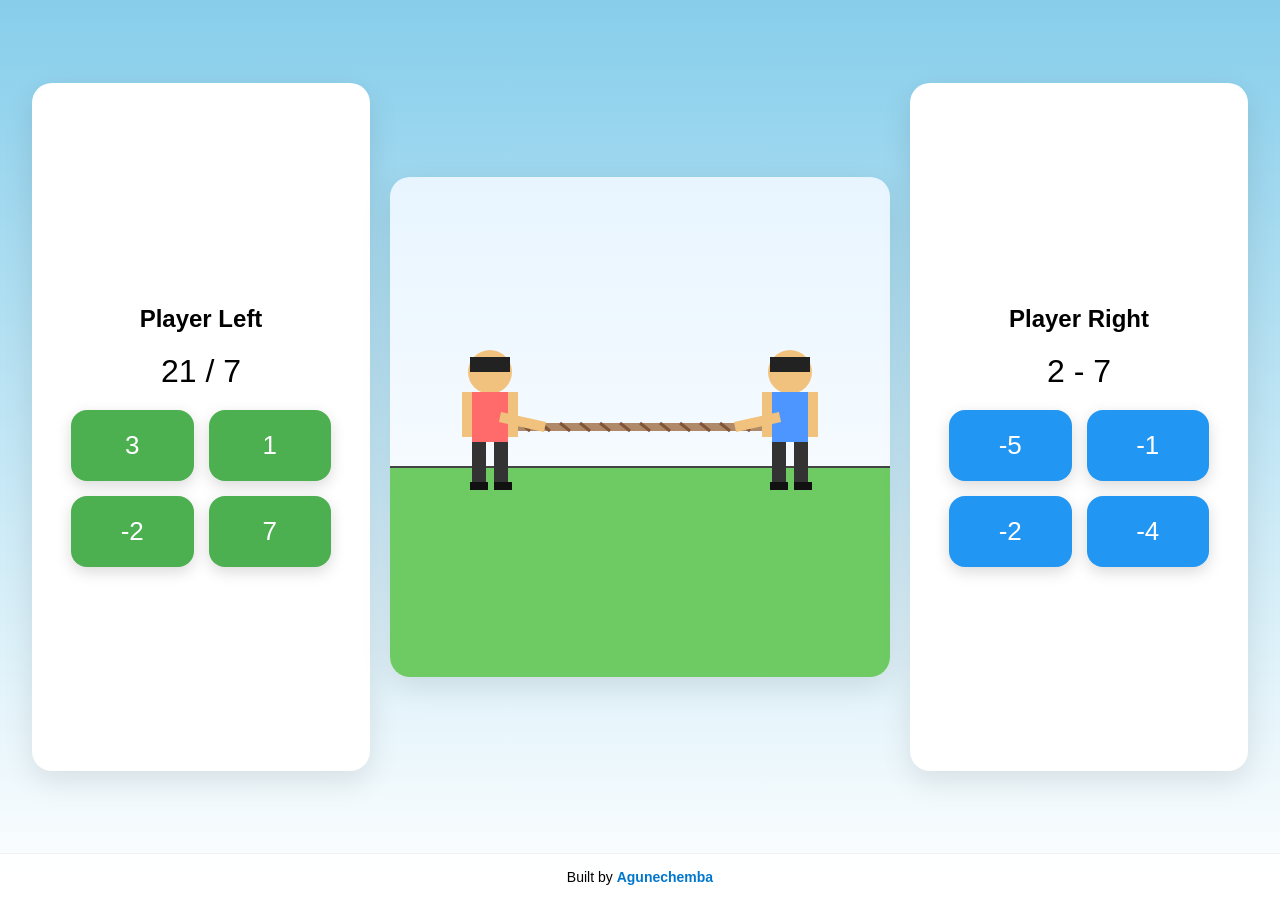
==== index.html @ aee0bc69 "Add files via upload" ====
<!DOCTYPE html>
<html lang="en">
<head>
  <meta charset="UTF-8" />
  <meta name="viewport" content="width=device-width, initial-scale=1.0" />
  <title>Tug of War Math Game</title>

  <style>
    body {
      margin: 0;
      font-family: Arial, sans-serif;
      background: linear-gradient(to bottom, #87ceeb, #ffffff);
      min-height: 100vh;
      display: flex;
      flex-direction: column;
      touch-action: manipulation;
    }

    main {
      flex: 1;
      display: flex;
      align-items: center;
      justify-content: center;
    }

    .game-container {
      width: 95vw;
      height: 90vh;
      display: grid;
      grid-template-columns: 1fr auto 1fr;
      gap: 20px;
      align-items: center;
    }

    .quiz-panel {
      background: white;
      border-radius: 20px;
      box-shadow: 0 10px 30px rgba(0,0,0,0.1);
      padding: 20px;
      display: flex;
      flex-direction: column;
      justify-content: center;
      align-items: center;
      height: 80%;
    }

    .quiz-panel h2 {
      margin-bottom: 20px;
    }

    .question {
      font-size: 32px;
      margin-bottom: 20px;
      text-align: center;
    }

    .options {
      display: grid;
      grid-template-columns: 1fr 1fr;
      gap: 15px;
      width: 100%;
      max-width: 260px;
    }

    .option-btn {
      font-size: 26px;
      padding: 20px 10px;
      border-radius: 16px;
      border: none;
      cursor: pointer;
      box-shadow: 0 5px 15px rgba(0,0,0,0.15);
      transition: transform 0.1s;
    }

    .option-btn:active {
      transform: scale(0.95);
    }

    .left-option {
      background: #4CAF50;
      color: white;
    }

    .right-option {
      background: #2196F3;
      color: white;
    }

    .stage-wrapper {
      display: flex;
      align-items: center;
      justify-content: center;
      height: 100%;
    }

    canvas {
      width: 500px;
      height: 500px;
      max-width: 45vw;
      max-height: 80vh;
      background: linear-gradient(#e8f5ff, #ffffff);
      border-radius: 20px;
      box-shadow: 0 10px 30px rgba(0,0,0,0.1);
    }

    footer {
      text-align: center;
      padding: 15px 10px;
      font-size: 14px;
      background: rgba(255,255,255,0.8);
      backdrop-filter: blur(6px);
      border-top: 1px solid rgba(0,0,0,0.05);
    }

    footer a {
      color: #0077cc;
      text-decoration: none;
      font-weight: bold;
    }

    footer a:hover {
      text-decoration: underline;
    }

  </style>
</head>

<body>

<main>

<div class="game-container">

  <div class="quiz-panel">
    <h2>Player Left</h2>
    <div class="question" id="leftQuestion"></div>
    <div class="options" id="leftOptions"></div>
  </div>

  <div class="stage-wrapper">
    <canvas id="gameCanvas"></canvas>
  </div>

  <div class="quiz-panel">
    <h2>Player Right</h2>
    <div class="question" id="rightQuestion"></div>
    <div class="options" id="rightOptions"></div>
  </div>

</div>

</main>

<footer>
  Built by <a href="https://Agunechemba.name.ng" target="_blank">Agunechemba</a>
</footer>

<script>

const canvas = document.getElementById("gameCanvas");
const ctx = canvas.getContext("2d");

function resizeCanvas() {
  canvas.width = canvas.clientWidth;
  canvas.height = canvas.clientHeight;
}

window.addEventListener("resize", resizeCanvas);
resizeCanvas();

let ropePosition = 0;

function generateQuestion() {
  const ops = ["+", "-", "*", "/"];
  const op = ops[Math.floor(Math.random() * ops.length)];

  let a = Math.floor(Math.random() * 10) + 1;
  let b = Math.floor(Math.random() * 10) + 1;

  if (op === "/") a = a * b;

  const correct = eval(`${a} ${op} ${b}`);

  const options = new Set();
  options.add(correct);

  while (options.size < 4) {
    const wrong = correct + Math.floor(Math.random() * 10 - 5);
    if (wrong !== correct) options.add(wrong);
  }

  return {
    q: `${a} ${op} ${b}`,
    correct,
    options: Array.from(options).sort(() => Math.random() - 0.5)
  };
}

let leftQ, rightQ;

function renderOptions(containerId, questionObj, side) {
  const container = document.getElementById(containerId);
  container.innerHTML = "";

  questionObj.options.forEach(opt => {
    const btn = document.createElement("button");
    btn.className = `option-btn ${side === 'left' ? 'left-option' : 'right-option'}`;
    btn.textContent = opt;
    btn.onclick = () => submitAnswer(side, opt);
    container.appendChild(btn);
  });
}

function newQuestions() {
  leftQ = generateQuestion();
  rightQ = generateQuestion();

  document.getElementById("leftQuestion").textContent = leftQ.q;
  document.getElementById("rightQuestion").textContent = rightQ.q;

  renderOptions("leftOptions", leftQ, "left");
  renderOptions("rightOptions", rightQ, "right");
}

function submitAnswer(side, value) {
  if (side === "left" && value === leftQ.correct) ropePosition -= 10;
  if (side === "right" && value === rightQ.correct) ropePosition += 10;

  checkWin();
  newQuestions();
}

function checkWin() {
  if (ropePosition <= -100) {
    alert("Left Player Wins!");
    ropePosition = 0;
  }

  if (ropePosition >= 100) {
    alert("Right Player Wins!");
    ropePosition = 0;
  }
}

function draw() {
  ctx.clearRect(0, 0, canvas.width, canvas.height);

  const centerX = canvas.width / 2;
  const centerY = canvas.height / 2;

  drawBackground(centerY);

  const ropeX = centerX + ropePosition * 2;

  drawRope(ropeX, centerY);

  drawRealisticChild(ropeX - 150, centerY, true);
  drawRealisticChild(ropeX + 150, centerY, false);

  requestAnimationFrame(draw);
}

function drawBackground(groundY) {
  ctx.fillStyle = "#6ecb63";
  ctx.fillRect(0, groundY + 40, canvas.width, canvas.height);

  ctx.strokeStyle = "#444";
  ctx.lineWidth = 2;
  ctx.beginPath();
  ctx.moveTo(0, groundY + 40);
  ctx.lineTo(canvas.width, groundY + 40);
  ctx.stroke();
}

function drawRope(x, y) {
  ctx.lineWidth = 8;
  ctx.strokeStyle = "#b08968";

  ctx.beginPath();
  ctx.moveTo(x - 140, y);
  ctx.lineTo(x + 140, y);
  ctx.stroke();

  ctx.lineWidth = 3;
  ctx.strokeStyle = "#7f5539";

  for (let i = -120; i <= 120; i += 20) {
    ctx.beginPath();
    ctx.moveTo(x + i, y - 4);
    ctx.lineTo(x + i + 10, y + 4);
    ctx.stroke();
  }
}

function drawRealisticChild(x, y, isLeft) {
  const skin = "#f1c27d";

  ctx.fillStyle = skin;
  ctx.beginPath();
  ctx.arc(x, y - 55, 22, 0, Math.PI * 2);
  ctx.fill();

  ctx.fillStyle = "#222";
  ctx.fillRect(x - 20, y - 70, 40, 15);

  ctx.fillStyle = isLeft ? "#ff6b6b" : "#4d96ff";
  ctx.fillRect(x - 18, y - 35, 36, 50);

  ctx.fillStyle = skin;
  ctx.fillRect(x - 28, y - 35, 10, 45);
  ctx.fillRect(x + 18, y - 35, 10, 45);

  ctx.strokeStyle = skin;
  ctx.lineWidth = 10;

  ctx.beginPath();
  if (isLeft) {
    ctx.moveTo(x + 10, y - 10);
    ctx.lineTo(x + 55, y);
  } else {
    ctx.moveTo(x - 10, y - 10);
    ctx.lineTo(x - 55, y);
  }
  ctx.stroke();

  ctx.fillStyle = "#333";
  ctx.fillRect(x - 18, y + 15, 14, 40);
  ctx.fillRect(x + 4, y + 15, 14, 40);

  ctx.fillStyle = "#111";
  ctx.fillRect(x - 20, y + 55, 18, 8);
  ctx.fillRect(x + 4, y + 55, 18, 8);
}

newQuestions();
draw();

</script>

</body>
</html>
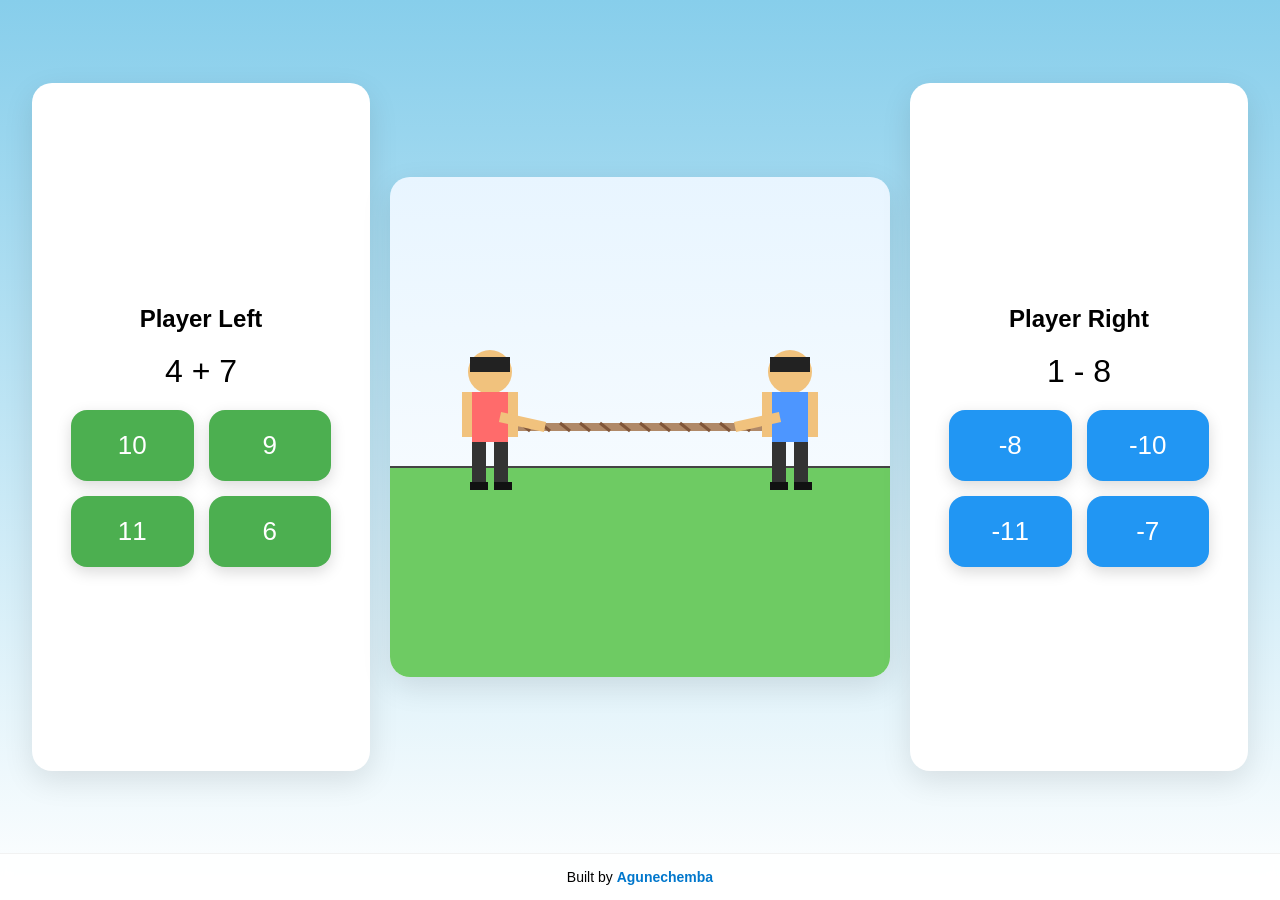
==== commit a9f8a607: "Fix footer link URL case sensitivity" ====
--- a/index.html
+++ b/index.html
@@ -152,7 +152,7 @@
 </main>
 
 <footer>
-  Built by <a href="https://Agunechemba.name.ng" target="_blank">Agunechemba</a>
+  Built by <a href="https://agunechemba.name.ng" target="_blank">Agunechemba</a>
 </footer>
 
 <script>
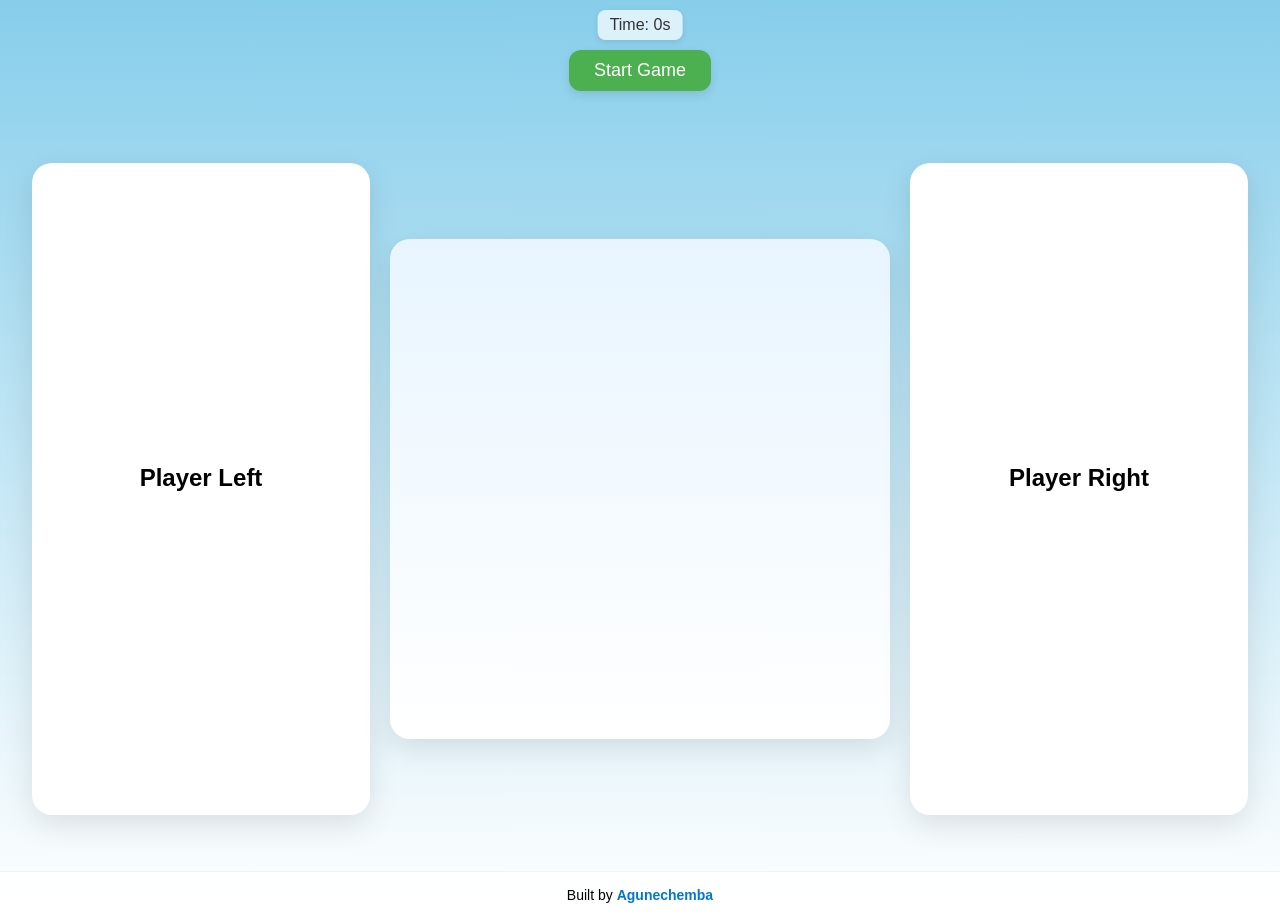
==== commit a26cb356: "Add files via upload" ====
--- a/index.html
+++ b/index.html
@@ -4,338 +4,56 @@
   <meta charset="UTF-8" />
   <meta name="viewport" content="width=device-width, initial-scale=1.0" />
   <title>Tug of War Math Game</title>
-
-  <style>
-    body {
-      margin: 0;
-      font-family: Arial, sans-serif;
-      background: linear-gradient(to bottom, #87ceeb, #ffffff);
-      min-height: 100vh;
-      display: flex;
-      flex-direction: column;
-      touch-action: manipulation;
-    }
-
-    main {
-      flex: 1;
-      display: flex;
-      align-items: center;
-      justify-content: center;
-    }
-
-    .game-container {
-      width: 95vw;
-      height: 90vh;
-      display: grid;
-      grid-template-columns: 1fr auto 1fr;
-      gap: 20px;
-      align-items: center;
-    }
-
-    .quiz-panel {
-      background: white;
-      border-radius: 20px;
-      box-shadow: 0 10px 30px rgba(0,0,0,0.1);
-      padding: 20px;
-      display: flex;
-      flex-direction: column;
-      justify-content: center;
-      align-items: center;
-      height: 80%;
-    }
-
-    .quiz-panel h2 {
-      margin-bottom: 20px;
-    }
-
-    .question {
-      font-size: 32px;
-      margin-bottom: 20px;
-      text-align: center;
-    }
-
-    .options {
-      display: grid;
-      grid-template-columns: 1fr 1fr;
-      gap: 15px;
-      width: 100%;
-      max-width: 260px;
-    }
-
-    .option-btn {
-      font-size: 26px;
-      padding: 20px 10px;
-      border-radius: 16px;
-      border: none;
-      cursor: pointer;
-      box-shadow: 0 5px 15px rgba(0,0,0,0.15);
-      transition: transform 0.1s;
-    }
-
-    .option-btn:active {
-      transform: scale(0.95);
-    }
-
-    .left-option {
-      background: #4CAF50;
-      color: white;
-    }
-
-    .right-option {
-      background: #2196F3;
-      color: white;
-    }
-
-    .stage-wrapper {
-      display: flex;
-      align-items: center;
-      justify-content: center;
-      height: 100%;
-    }
-
-    canvas {
-      width: 500px;
-      height: 500px;
-      max-width: 45vw;
-      max-height: 80vh;
-      background: linear-gradient(#e8f5ff, #ffffff);
-      border-radius: 20px;
-      box-shadow: 0 10px 30px rgba(0,0,0,0.1);
-    }
-
-    footer {
-      text-align: center;
-      padding: 15px 10px;
-      font-size: 14px;
-      background: rgba(255,255,255,0.8);
-      backdrop-filter: blur(6px);
-      border-top: 1px solid rgba(0,0,0,0.05);
-    }
-
-    footer a {
-      color: #0077cc;
-      text-decoration: none;
-      font-weight: bold;
-    }
-
-    footer a:hover {
-      text-decoration: underline;
-    }
-
-  </style>
+  <link rel="stylesheet" href="style.css">
 </head>
 
 <body>
-
 <main>
 
-<div class="game-container">
+  <!-- TIMER -->
+<div class="timer" id="timer">Time: 0s</div>
 
-  <div class="quiz-panel">
-    <h2>Player Left</h2>
-    <div class="question" id="leftQuestion"></div>
-    <div class="options" id="leftOptions"></div>
+<!-- START BUTTON -->
+<div id="startContainer" style="text-align:center; margin-top: 50px;">
+  <button id="startBtn">Start Game</button>
+</div>
+
+  <!-- GAME PANELS AND CANVAS -->
+  <div class="game-container">
+
+    <div class="quiz-panel">
+      <h2>Player Left</h2>
+      <div class="question" id="leftQuestion"></div>
+      <div class="options" id="leftOptions"></div>
+    </div>
+
+    <div class="stage-wrapper">
+      <canvas id="gameCanvas"></canvas>
+    </div>
+
+    <div class="quiz-panel">
+      <h2>Player Right</h2>
+      <div class="question" id="rightQuestion"></div>
+      <div class="options" id="rightOptions"></div>
+    </div>
+
   </div>
-
-  <div class="stage-wrapper">
-    <canvas id="gameCanvas"></canvas>
-  </div>
-
-  <div class="quiz-panel">
-    <h2>Player Right</h2>
-    <div class="question" id="rightQuestion"></div>
-    <div class="options" id="rightOptions"></div>
-  </div>
-
-</div>
 
 </main>
 
+<!-- WINNER POPUP MODAL -->
+<div class="modal" id="winModal">
+  <div class="modal-box">
+    <h2 id="winText">Winner</h2>
+    <button onclick="closeModal()">Play Again</button>
+  </div>
+</div>
+
+<!-- FOOTER -->
 <footer>
   Built by <a href="https://agunechemba.name.ng" target="_blank">Agunechemba</a>
 </footer>
 
-<script>
-
-const canvas = document.getElementById("gameCanvas");
-const ctx = canvas.getContext("2d");
-
-function resizeCanvas() {
-  canvas.width = canvas.clientWidth;
-  canvas.height = canvas.clientHeight;
-}
-
-window.addEventListener("resize", resizeCanvas);
-resizeCanvas();
-
-let ropePosition = 0;
-
-function generateQuestion() {
-  const ops = ["+", "-", "*", "/"];
-  const op = ops[Math.floor(Math.random() * ops.length)];
-
-  let a = Math.floor(Math.random() * 10) + 1;
-  let b = Math.floor(Math.random() * 10) + 1;
-
-  if (op === "/") a = a * b;
-
-  const correct = eval(`${a} ${op} ${b}`);
-
-  const options = new Set();
-  options.add(correct);
-
-  while (options.size < 4) {
-    const wrong = correct + Math.floor(Math.random() * 10 - 5);
-    if (wrong !== correct) options.add(wrong);
-  }
-
-  return {
-    q: `${a} ${op} ${b}`,
-    correct,
-    options: Array.from(options).sort(() => Math.random() - 0.5)
-  };
-}
-
-let leftQ, rightQ;
-
-function renderOptions(containerId, questionObj, side) {
-  const container = document.getElementById(containerId);
-  container.innerHTML = "";
-
-  questionObj.options.forEach(opt => {
-    const btn = document.createElement("button");
-    btn.className = `option-btn ${side === 'left' ? 'left-option' : 'right-option'}`;
-    btn.textContent = opt;
-    btn.onclick = () => submitAnswer(side, opt);
-    container.appendChild(btn);
-  });
-}
-
-function newQuestions() {
-  leftQ = generateQuestion();
-  rightQ = generateQuestion();
-
-  document.getElementById("leftQuestion").textContent = leftQ.q;
-  document.getElementById("rightQuestion").textContent = rightQ.q;
-
-  renderOptions("leftOptions", leftQ, "left");
-  renderOptions("rightOptions", rightQ, "right");
-}
-
-function submitAnswer(side, value) {
-  if (side === "left" && value === leftQ.correct) ropePosition -= 10;
-  if (side === "right" && value === rightQ.correct) ropePosition += 10;
-
-  checkWin();
-  newQuestions();
-}
-
-function checkWin() {
-  if (ropePosition <= -100) {
-    alert("Left Player Wins!");
-    ropePosition = 0;
-  }
-
-  if (ropePosition >= 100) {
-    alert("Right Player Wins!");
-    ropePosition = 0;
-  }
-}
-
-function draw() {
-  ctx.clearRect(0, 0, canvas.width, canvas.height);
-
-  const centerX = canvas.width / 2;
-  const centerY = canvas.height / 2;
-
-  drawBackground(centerY);
-
-  const ropeX = centerX + ropePosition * 2;
-
-  drawRope(ropeX, centerY);
-
-  drawRealisticChild(ropeX - 150, centerY, true);
-  drawRealisticChild(ropeX + 150, centerY, false);
-
-  requestAnimationFrame(draw);
-}
-
-function drawBackground(groundY) {
-  ctx.fillStyle = "#6ecb63";
-  ctx.fillRect(0, groundY + 40, canvas.width, canvas.height);
-
-  ctx.strokeStyle = "#444";
-  ctx.lineWidth = 2;
-  ctx.beginPath();
-  ctx.moveTo(0, groundY + 40);
-  ctx.lineTo(canvas.width, groundY + 40);
-  ctx.stroke();
-}
-
-function drawRope(x, y) {
-  ctx.lineWidth = 8;
-  ctx.strokeStyle = "#b08968";
-
-  ctx.beginPath();
-  ctx.moveTo(x - 140, y);
-  ctx.lineTo(x + 140, y);
-  ctx.stroke();
-
-  ctx.lineWidth = 3;
-  ctx.strokeStyle = "#7f5539";
-
-  for (let i = -120; i <= 120; i += 20) {
-    ctx.beginPath();
-    ctx.moveTo(x + i, y - 4);
-    ctx.lineTo(x + i + 10, y + 4);
-    ctx.stroke();
-  }
-}
-
-function drawRealisticChild(x, y, isLeft) {
-  const skin = "#f1c27d";
-
-  ctx.fillStyle = skin;
-  ctx.beginPath();
-  ctx.arc(x, y - 55, 22, 0, Math.PI * 2);
-  ctx.fill();
-
-  ctx.fillStyle = "#222";
-  ctx.fillRect(x - 20, y - 70, 40, 15);
-
-  ctx.fillStyle = isLeft ? "#ff6b6b" : "#4d96ff";
-  ctx.fillRect(x - 18, y - 35, 36, 50);
-
-  ctx.fillStyle = skin;
-  ctx.fillRect(x - 28, y - 35, 10, 45);
-  ctx.fillRect(x + 18, y - 35, 10, 45);
-
-  ctx.strokeStyle = skin;
-  ctx.lineWidth = 10;
-
-  ctx.beginPath();
-  if (isLeft) {
-    ctx.moveTo(x + 10, y - 10);
-    ctx.lineTo(x + 55, y);
-  } else {
-    ctx.moveTo(x - 10, y - 10);
-    ctx.lineTo(x - 55, y);
-  }
-  ctx.stroke();
-
-  ctx.fillStyle = "#333";
-  ctx.fillRect(x - 18, y + 15, 14, 40);
-  ctx.fillRect(x + 4, y + 15, 14, 40);
-
-  ctx.fillStyle = "#111";
-  ctx.fillRect(x - 20, y + 55, 18, 8);
-  ctx.fillRect(x + 4, y + 55, 18, 8);
-}
-
-newQuestions();
-draw();
-
-</script>
-
+<script src="script.js"></script>
 </body>
 </html>
--- a/style.css
+++ b/style.css
@@ -0,0 +1,195 @@
+/* --- BODY & MAIN --- */
+body {
+  margin: 0;
+  font-family: Arial, sans-serif;
+  background: linear-gradient(to bottom, #87ceeb, #ffffff);
+  min-height: 100vh;
+  display: flex;
+  flex-direction: column;
+  touch-action: manipulation;
+}
+
+main {
+  flex: 1;
+  display: flex;
+  flex-direction: column;
+  align-items: center;
+  justify-content: center;
+  gap: 15px;
+}
+
+/* --- GAME CONTAINER --- */
+.game-container {
+  width: 95vw;
+  height: 85vh;
+  display: grid;
+  grid-template-columns: 1fr auto 1fr;
+  gap: 20px;
+  align-items: center;
+}
+
+/* --- QUIZ PANELS --- */
+.quiz-panel {
+  background: white;
+  border-radius: 20px;
+  box-shadow: 0 10px 30px rgba(0,0,0,0.1);
+  padding: 20px;
+  display: flex;
+  flex-direction: column;
+  justify-content: center;
+  align-items: center;
+  height: 80%;
+}
+
+.quiz-panel h2 {
+  margin-bottom: 20px;
+}
+
+.question {
+  font-size: 32px;
+  margin-bottom: 20px;
+  text-align: center;
+}
+
+.options {
+  display: grid;
+  grid-template-columns: 1fr 1fr;
+  gap: 15px;
+  width: 100%;
+  max-width: 260px;
+}
+
+.option-btn {
+  font-size: 26px;
+  padding: 20px 10px;
+  border-radius: 16px;
+  border: none;
+  cursor: pointer;
+  box-shadow: 0 5px 15px rgba(0,0,0,0.15);
+  transition: transform 0.1s;
+}
+
+.option-btn:active {
+  transform: scale(0.95);
+}
+
+.left-option {
+  background: #4CAF50;
+  color: white;
+}
+
+.right-option {
+  background: #2196F3;
+  color: white;
+}
+
+/* --- STAGE CANVAS --- */
+.stage-wrapper {
+  display: flex;
+  align-items: center;
+  justify-content: center;
+  height: 100%;
+}
+
+canvas {
+  width: 500px;
+  height: 500px;
+  max-width: 45vw;
+  max-height: 80vh;
+  background: linear-gradient(#e8f5ff, #ffffff);
+  border-radius: 20px;
+  box-shadow: 0 10px 30px rgba(0,0,0,0.1);
+}
+
+/* --- TIMER --- */
+.timer {
+  font-size: 16px;           /* small text */
+  font-weight: normal;       /* not bold */
+  color: #333;               /* dark color */
+  background: rgba(255,255,255,0.7);
+  padding: 6px 12px;
+  border-radius: 8px;
+  position: fixed;           /* floats at top */
+  top: 10px;
+  left: 50%;
+  transform: translateX(-50%);
+  box-shadow: 0 2px 6px rgba(0,0,0,0.1);
+  z-index: 100;
+}
+
+/* --- START BUTTON --- */
+#startBtn {
+  font-size: 18px;
+  padding: 10px 25px;
+  border: none;
+  border-radius: 12px;
+  background-color: #4CAF50;
+  color: white;
+  cursor: pointer;
+  box-shadow: 0 4px 10px rgba(0,0,0,0.1);
+  transition: transform 0.1s;
+}
+
+#startBtn:active {
+  transform: scale(0.95);
+}
+
+/* --- FOOTER --- */
+footer {
+  text-align: center;
+  padding: 15px 10px;
+  font-size: 14px;
+  background: rgba(255,255,255,0.8);
+  backdrop-filter: blur(6px);
+  border-top: 1px solid rgba(0,0,0,0.05);
+}
+
+footer a {
+  color: #0077cc;
+  text-decoration: none;
+  font-weight: bold;
+}
+
+footer a:hover {
+  text-decoration: underline;
+}
+
+/* --- MODAL --- */
+.modal {
+  position: fixed;
+  inset: 0;
+  background: rgba(0,0,0,0.5);
+  display: flex;
+  align-items: center;
+  justify-content: center;
+  visibility: hidden;
+  opacity: 0;
+  transition: 0.3s;
+}
+
+.modal.active {
+  visibility: visible;
+  opacity: 1;
+}
+
+.modal-box {
+  background: white;
+  padding: 40px;
+  border-radius: 20px;
+  text-align: center;
+  box-shadow: 0 20px 40px rgba(0,0,0,0.2);
+}
+
+.modal-box h2 {
+  margin-bottom: 20px;
+}
+
+.modal-box button {
+  font-size: 20px;
+  padding: 12px 30px;
+  border: none;
+  border-radius: 12px;
+  background: #4CAF50;
+  color: white;
+  cursor: pointer;
+}
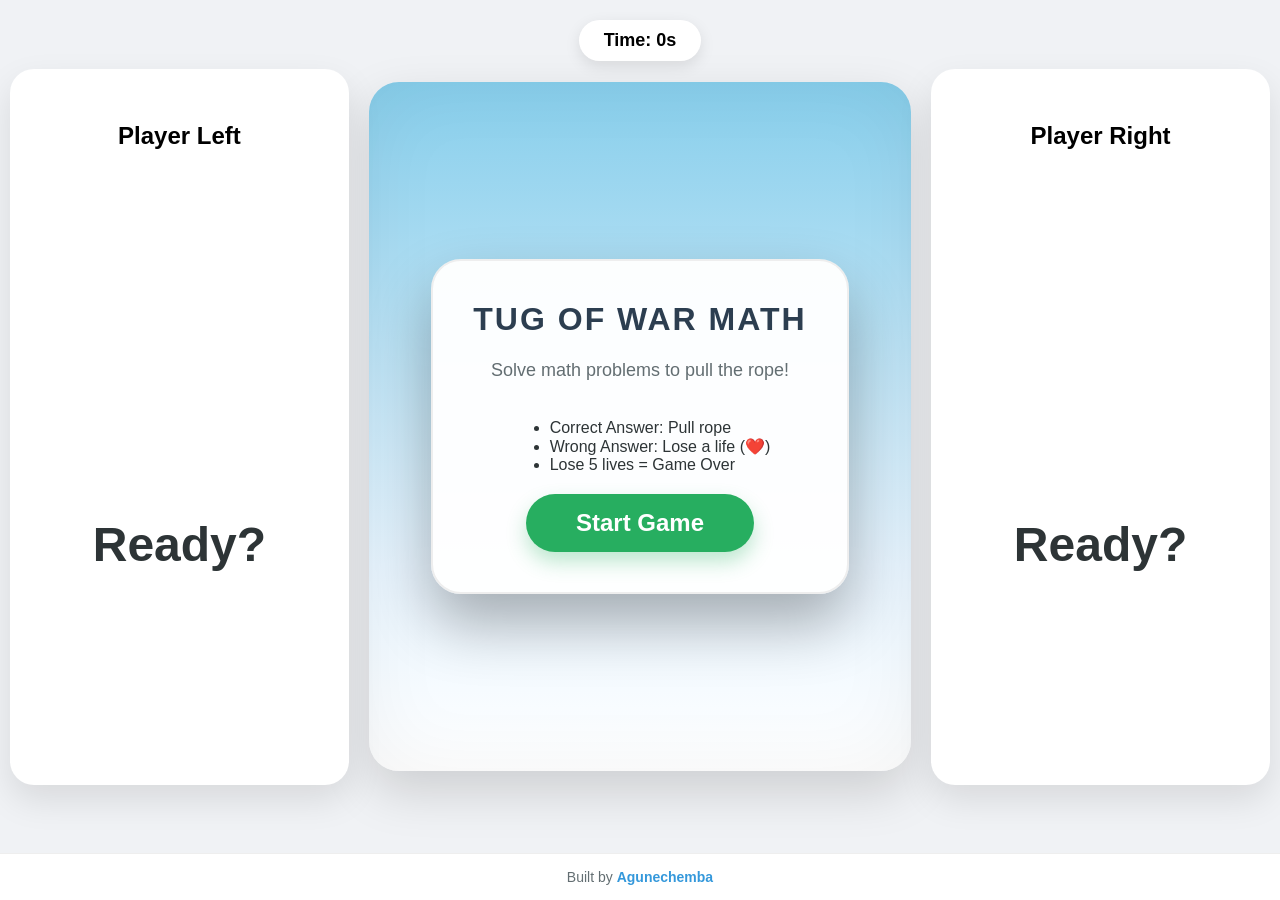
==== commit 8f724072: "Add files via upload" ====
--- a/index.html
+++ b/index.html
@@ -10,38 +10,42 @@
 <body>
 <main>
 
-  <!-- TIMER -->
 <div class="timer" id="timer">Time: 0s</div>
 
-<!-- START BUTTON -->
-<div id="startContainer" style="text-align:center; margin-top: 50px;">
-  <button id="startBtn">Start Game</button>
+<div class="game-container">
+  <div class="quiz-panel" id="leftPanel">
+    <h2>Player Left</h2>
+    <div class="lives" id="leftLives"></div>
+    <div class="question" id="leftQuestion">Ready?</div>
+    <div class="options" id="leftOptions"></div>
+  </div>
+
+  <div class="stage-wrapper">
+    <div id="welcomeBox" class="welcome-box">
+      <h1>Tug of War Math</h1>
+      <p>Solve math problems to pull the rope!</p>
+      <ul style="text-align: left; display: inline-block;">
+        <li>Correct Answer: Pull rope</li>
+        <li>Wrong Answer: Lose a life (❤️)</li>
+        <li>Lose 5 lives = Game Over</li>
+      </ul>
+      <div id="startContainer">
+        <button id="startBtn">Start Game</button>
+      </div>
+    </div>
+    <canvas id="gameCanvas"></canvas>
+  </div>
+
+  <div class="quiz-panel" id="rightPanel">
+    <h2>Player Right</h2>
+    <div class="lives" id="rightLives"></div>
+    <div class="question" id="rightQuestion">Ready?</div>
+    <div class="options" id="rightOptions"></div>
+  </div>
 </div>
-
-  <!-- GAME PANELS AND CANVAS -->
-  <div class="game-container">
-
-    <div class="quiz-panel">
-      <h2>Player Left</h2>
-      <div class="question" id="leftQuestion"></div>
-      <div class="options" id="leftOptions"></div>
-    </div>
-
-    <div class="stage-wrapper">
-      <canvas id="gameCanvas"></canvas>
-    </div>
-
-    <div class="quiz-panel">
-      <h2>Player Right</h2>
-      <div class="question" id="rightQuestion"></div>
-      <div class="options" id="rightOptions"></div>
-    </div>
-
-  </div>
 
 </main>
 
-<!-- WINNER POPUP MODAL -->
 <div class="modal" id="winModal">
   <div class="modal-box">
     <h2 id="winText">Winner</h2>
@@ -49,11 +53,10 @@
   </div>
 </div>
 
-<!-- FOOTER -->
 <footer>
   Built by <a href="https://agunechemba.name.ng" target="_blank">Agunechemba</a>
 </footer>
 
 <script src="script.js"></script>
 </body>
-</html>
+</html>
--- a/style.css
+++ b/style.css
@@ -1,29 +1,30 @@
-/* --- BODY & MAIN --- */
+/* --- ROOT & BODY --- */
 body {
   margin: 0;
-  font-family: Arial, sans-serif;
-  background: linear-gradient(to bottom, #87ceeb, #ffffff);
+  font-family: 'Segoe UI', Roboto, Helvetica, Arial, sans-serif;
+  background: #f0f2f5;
   min-height: 100vh;
   display: flex;
   flex-direction: column;
+  overflow: hidden; /* Prevents scrolling during intense gameplay */
   touch-action: manipulation;
 }
 
 main {
   flex: 1;
   display: flex;
-  flex-direction: column;
   align-items: center;
   justify-content: center;
-  gap: 15px;
-}
-
-/* --- GAME CONTAINER --- */
+  padding: 10px;
+}
+
+/* --- GAME LAYOUT --- */
 .game-container {
-  width: 95vw;
-  height: 85vh;
+  width: 100%;
+  max-width: 1400px;
+  height: 90vh;
   display: grid;
-  grid-template-columns: 1fr auto 1fr;
+  grid-template-columns: 1fr 1.6fr 1fr; /* Center stage is wider */
   gap: 20px;
   align-items: center;
 }
@@ -31,24 +32,44 @@
 /* --- QUIZ PANELS --- */
 .quiz-panel {
   background: white;
-  border-radius: 20px;
-  box-shadow: 0 10px 30px rgba(0,0,0,0.1);
-  padding: 20px;
+  border-radius: 24px;
+  box-shadow: 0 15px 35px rgba(0,0,0,0.1);
+  padding: 30px 20px;
   display: flex;
   flex-direction: column;
-  justify-content: center;
+  justify-content: space-between;
   align-items: center;
   height: 80%;
-}
-
-.quiz-panel h2 {
-  margin-bottom: 20px;
+  transition: transform 0.2s, border 0.3s;
+  z-index: 10;
+  border: 4px solid transparent;
+}
+
+.lives {
+  font-size: 24px;
+  margin-bottom: 10px;
+  filter: drop-shadow(0 2px 2px rgba(0,0,0,0.1));
+  letter-spacing: 4px;
+}
+
+/* Shake effect for wrong answers */
+.shake {
+  animation: shake 0.4s cubic-bezier(.36,.07,.19,.97) both;
+  border-color: #ff4757;
+}
+
+@keyframes shake {
+  10%, 90% { transform: translate3d(-1px, 0, 0); }
+  20%, 80% { transform: translate3d(2px, 0, 0); }
+  30%, 50%, 70% { transform: translate3d(-4px, 0, 0); }
+  40%, 60% { transform: translate3d(4px, 0, 0); }
 }
 
 .question {
-  font-size: 32px;
-  margin-bottom: 20px;
-  text-align: center;
+  font-size: 48px;
+  font-weight: 800;
+  color: #2d3436;
+  margin: 20px 0;
 }
 
 .options {
@@ -56,115 +77,119 @@
   grid-template-columns: 1fr 1fr;
   gap: 15px;
   width: 100%;
-  max-width: 260px;
 }
 
 .option-btn {
   font-size: 26px;
+  font-weight: bold;
   padding: 20px 10px;
   border-radius: 16px;
   border: none;
   cursor: pointer;
-  box-shadow: 0 5px 15px rgba(0,0,0,0.15);
-  transition: transform 0.1s;
-}
-
+  transition: all 0.1s ease;
+  box-shadow: 0 4px 0 rgba(0,0,0,0.2);
+}
+
+.left-option { background: #2ecc71; color: white; }
+.right-option { background: #3498db; color: white; }
+
+.option-btn:hover { filter: brightness(1.1); }
 .option-btn:active {
-  transform: scale(0.95);
-}
-
-.left-option {
-  background: #4CAF50;
-  color: white;
-}
-
-.right-option {
-  background: #2196F3;
-  color: white;
-}
-
-/* --- STAGE CANVAS --- */
+  transform: translateY(3px);
+  box-shadow: 0 1px 0 rgba(0,0,0,0.2);
+}
+
+/* --- STAGE & CANVAS --- */
 .stage-wrapper {
+  position: relative;
+  height: 85%;
+  width: 100%;
   display: flex;
   align-items: center;
   justify-content: center;
+  perspective: 1000px;
+}
+
+canvas {
+  width: 100%;
   height: 100%;
-}
-
-canvas {
-  width: 500px;
-  height: 500px;
-  max-width: 45vw;
-  max-height: 80vh;
-  background: linear-gradient(#e8f5ff, #ffffff);
-  border-radius: 20px;
-  box-shadow: 0 10px 30px rgba(0,0,0,0.1);
-}
-
-/* --- TIMER --- */
+  background: linear-gradient(#87ceeb 0%, #e8f5ff 70%, #ffffff 100%);
+  border-radius: 30px;
+  box-shadow: inset 0 0 80px rgba(0,0,0,0.05), 0 20px 50px rgba(0,0,0,0.15);
+  display: block;
+}
+
+/* --- WELCOME OVERLAY --- */
+.welcome-box {
+  position: absolute;
+  background: rgba(255, 255, 255, 0.96);
+  padding: 40px;
+  border-radius: 30px;
+  text-align: center;
+  box-shadow: 0 30px 60px rgba(0,0,0,0.3);
+  z-index: 50;
+  max-width: 85%;
+  border: 2px solid #eee;
+}
+
+.welcome-box h1 {
+  margin-top: 0;
+  font-size: 32px;
+  color: #2c3e50;
+  text-transform: uppercase;
+  letter-spacing: 2px;
+}
+
+.welcome-box p { font-size: 18px; color: #636e72; }
+.welcome-box ul {
+  text-align: left;
+  display: inline-block;
+  margin: 20px 0;
+  font-size: 16px;
+  color: #2d3436;
+}
+
+/* --- UI ELEMENTS --- */
 .timer {
-  font-size: 16px;           /* small text */
-  font-weight: normal;       /* not bold */
-  color: #333;               /* dark color */
-  background: rgba(255,255,255,0.7);
-  padding: 6px 12px;
-  border-radius: 8px;
-  position: fixed;           /* floats at top */
-  top: 10px;
-  left: 50%;
-  transform: translateX(-50%);
-  box-shadow: 0 2px 6px rgba(0,0,0,0.1);
+  position: fixed;
+  top: 20px;
+  background: white;
+  padding: 10px 25px;
+  border-radius: 50px;
+  font-weight: bold;
+  font-size: 18px;
+  box-shadow: 0 5px 15px rgba(0,0,0,0.1);
   z-index: 100;
 }
 
-/* --- START BUTTON --- */
 #startBtn {
-  font-size: 18px;
-  padding: 10px 25px;
+  font-size: 24px;
+  font-weight: bold;
+  padding: 15px 50px;
   border: none;
-  border-radius: 12px;
-  background-color: #4CAF50;
+  border-radius: 50px;
+  background: #27ae60;
   color: white;
   cursor: pointer;
-  box-shadow: 0 4px 10px rgba(0,0,0,0.1);
-  transition: transform 0.1s;
-}
-
-#startBtn:active {
-  transform: scale(0.95);
-}
-
-/* --- FOOTER --- */
-footer {
-  text-align: center;
-  padding: 15px 10px;
-  font-size: 14px;
-  background: rgba(255,255,255,0.8);
-  backdrop-filter: blur(6px);
-  border-top: 1px solid rgba(0,0,0,0.05);
-}
-
-footer a {
-  color: #0077cc;
-  text-decoration: none;
-  font-weight: bold;
-}
-
-footer a:hover {
-  text-decoration: underline;
-}
+  transition: transform 0.2s;
+  box-shadow: 0 10px 20px rgba(39, 174, 96, 0.3);
+}
+
+#startBtn:hover { transform: scale(1.05); }
 
 /* --- MODAL --- */
 .modal {
   position: fixed;
   inset: 0;
-  background: rgba(0,0,0,0.5);
+  background: rgba(44, 62, 80, 0.8);
+  backdrop-filter: blur(8px);
   display: flex;
   align-items: center;
   justify-content: center;
   visibility: hidden;
   opacity: 0;
-  transition: 0.3s;
+  transition: 0.4s;
+  z-index: 1000;
 }
 
 .modal.active {
@@ -174,22 +199,25 @@
 
 .modal-box {
   background: white;
-  padding: 40px;
-  border-radius: 20px;
+  padding: 50px;
+  border-radius: 30px;
   text-align: center;
-  box-shadow: 0 20px 40px rgba(0,0,0,0.2);
-}
-
-.modal-box h2 {
-  margin-bottom: 20px;
-}
-
-.modal-box button {
-  font-size: 20px;
-  padding: 12px 30px;
-  border: none;
-  border-radius: 12px;
-  background: #4CAF50;
-  color: white;
-  cursor: pointer;
-}
+  transform: translateY(20px);
+  transition: 0.4s;
+}
+
+.modal.active .modal-box { transform: translateY(0); }
+
+.modal-box h2 { font-size: 36px; margin-bottom: 25px; color: #2d3436; }
+
+/* --- FOOTER --- */
+footer {
+  text-align: center;
+  padding: 15px;
+  font-size: 14px;
+  color: #636e72;
+  background: white;
+  border-top: 1px solid #eee;
+}
+
+footer a { color: #3498db; text-decoration: none; font-weight: bold; }
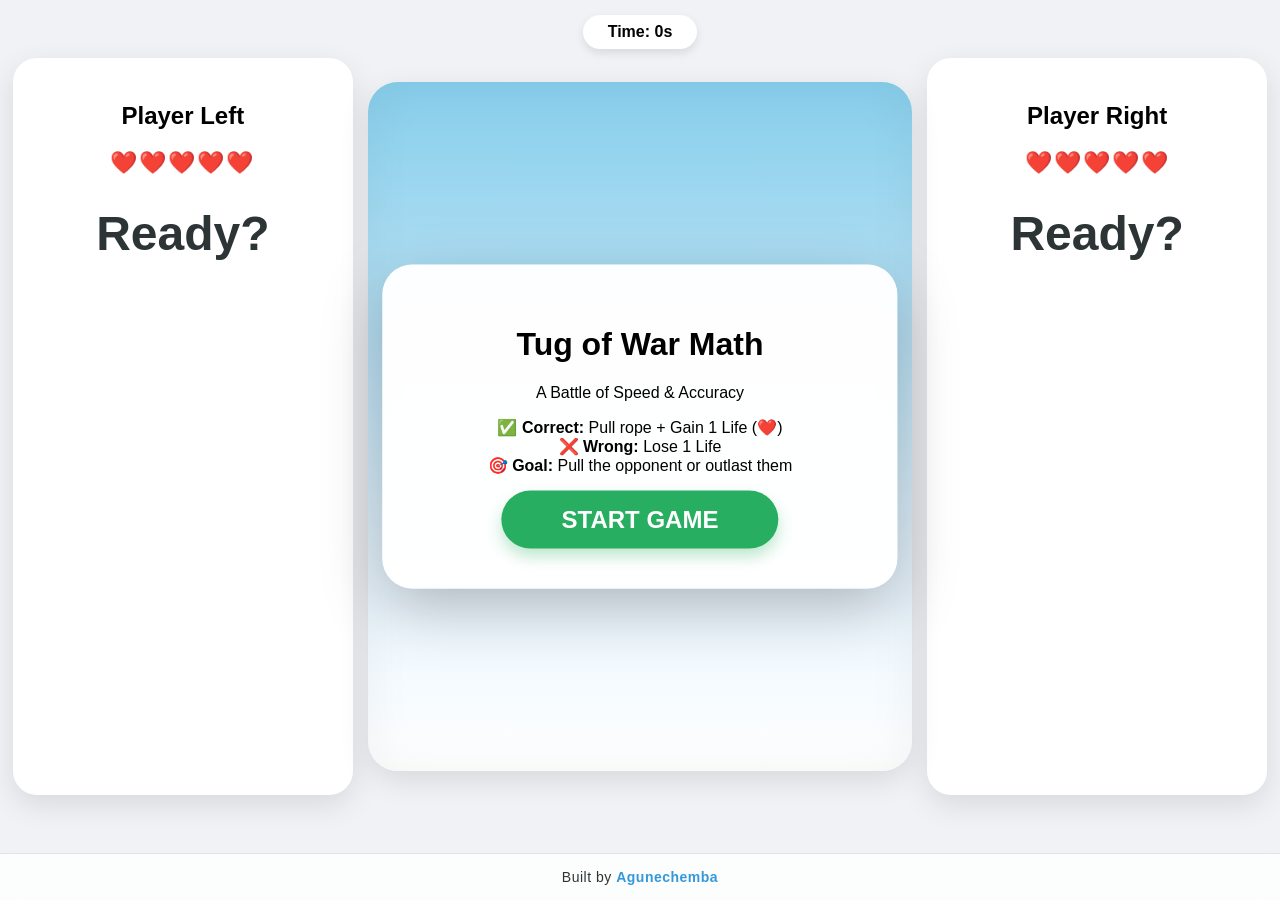
==== commit 5f9b8357: "Add files via upload" ====
--- a/index.html
+++ b/index.html
@@ -3,58 +3,62 @@
 <head>
   <meta charset="UTF-8" />
   <meta name="viewport" content="width=device-width, initial-scale=1.0" />
-  <title>Tug of War Math Game</title>
+  <title>Tug of War Math - Ultra Edition</title>
   <link rel="stylesheet" href="style.css">
 </head>
-
 <body>
 <main>
+  <div class="timer" id="timer">Time: 0s</div>
 
-<div class="timer" id="timer">Time: 0s</div>
-
-<div class="game-container">
-  <div class="quiz-panel" id="leftPanel">
-    <h2>Player Left</h2>
-    <div class="lives" id="leftLives"></div>
-    <div class="question" id="leftQuestion">Ready?</div>
-    <div class="options" id="leftOptions"></div>
+  <div id="celebration" class="celebration-overlay">
+    <h1 id="celebrationText">WINNER!</h1>
+    <p>Incredible Pulling Power!</p>
   </div>
 
-  <div class="stage-wrapper">
-    <div id="welcomeBox" class="welcome-box">
-      <h1>Tug of War Math</h1>
-      <p>Solve math problems to pull the rope!</p>
-      <ul style="text-align: left; display: inline-block;">
-        <li>Correct Answer: Pull rope</li>
-        <li>Wrong Answer: Lose a life (❤️)</li>
-        <li>Lose 5 lives = Game Over</li>
-      </ul>
-      <div id="startContainer">
-        <button id="startBtn">Start Game</button>
+  <div class="game-container">
+    <div class="quiz-panel" id="leftPanel">
+      <h2>Player Left</h2>
+      <div class="lives" id="leftLives">❤️❤️❤️❤️❤️</div>
+      <div class="question" id="leftQuestion">Ready?</div>
+      <div class="options" id="leftOptions"></div>
+    </div>
+
+    <div class="stage-wrapper">
+      <div id="welcomeBox" class="welcome-box">
+        <h1>Tug of War Math</h1>
+        <p>A Battle of Speed & Accuracy</p>
+        <ul class="rules-list">
+          <li>✅ <b>Correct:</b> Pull rope + Gain 1 Life (❤️)</li>
+          <li>❌ <b>Wrong:</b> Lose 1 Life</li>
+          <li>🎯 <b>Goal:</b> Pull the opponent or outlast them</li>
+        </ul>
+        <button id="startBtn">START GAME</button>
       </div>
+      <canvas id="gameCanvas"></canvas>
     </div>
-    <canvas id="gameCanvas"></canvas>
+
+    <div class="quiz-panel" id="rightPanel">
+      <h2>Player Right</h2>
+      <div class="lives" id="rightLives">❤️❤️❤️❤️❤️</div>
+      <div class="question" id="rightQuestion">Ready?</div>
+      <div class="options" id="rightOptions"></div>
+    </div>
   </div>
-
-  <div class="quiz-panel" id="rightPanel">
-    <h2>Player Right</h2>
-    <div class="lives" id="rightLives"></div>
-    <div class="question" id="rightQuestion">Ready?</div>
-    <div class="options" id="rightOptions"></div>
-  </div>
-</div>
-
 </main>
 
 <div class="modal" id="winModal">
   <div class="modal-box">
-    <h2 id="winText">Winner</h2>
+    <h2 id="winText">Winner Result</h2>
     <button onclick="closeModal()">Play Again</button>
   </div>
 </div>
 
-<footer>
-  Built by <a href="https://agunechemba.name.ng" target="_blank">Agunechemba</a>
+
+<footer class="game-footer">
+  <div class="footer-content">
+    <span>Built by </span>
+    <a href="https://agunechemba.name.ng" target="_blank" class="footer-link">Agunechemba</a>
+  </div>
 </footer>
 
 <script src="script.js"></script>
--- a/style.css
+++ b/style.css
@@ -1,31 +1,22 @@
-/* --- ROOT & BODY --- */
 body {
   margin: 0;
-  font-family: 'Segoe UI', Roboto, Helvetica, Arial, sans-serif;
+  font-family: 'Segoe UI', Tahoma, Geneva, Verdana, sans-serif;
   background: #f0f2f5;
   min-height: 100vh;
   display: flex;
   flex-direction: column;
-  overflow: hidden; /* Prevents scrolling during intense gameplay */
+  overflow: hidden;
   touch-action: manipulation;
 }
 
-main {
-  flex: 1;
-  display: flex;
-  align-items: center;
-  justify-content: center;
-  padding: 10px;
-}
+main { flex: 1; display: flex; align-items: center; justify-content: center; position: relative; }
 
-/* --- GAME LAYOUT --- */
 .game-container {
-  width: 100%;
-  max-width: 1400px;
+  width: 98vw;
   height: 90vh;
   display: grid;
-  grid-template-columns: 1fr 1.6fr 1fr; /* Center stage is wider */
-  gap: 20px;
+  grid-template-columns: 1fr 1.6fr 1fr;
+  gap: 15px;
   align-items: center;
 }
 
@@ -33,191 +24,166 @@
 .quiz-panel {
   background: white;
   border-radius: 24px;
-  box-shadow: 0 15px 35px rgba(0,0,0,0.1);
-  padding: 30px 20px;
+  box-shadow: 0 10px 30px rgba(0,0,0,0.1);
+  padding: 20px;
   display: flex;
   flex-direction: column;
-  justify-content: space-between;
   align-items: center;
-  height: 80%;
-  transition: transform 0.2s, border 0.3s;
-  z-index: 10;
+  height: 85%;
   border: 4px solid transparent;
+  transition: 0.3s ease;
 }
 
-.lives {
-  font-size: 24px;
-  margin-bottom: 10px;
-  filter: drop-shadow(0 2px 2px rgba(0,0,0,0.1));
-  letter-spacing: 4px;
+.lives { font-size: 22px; margin-bottom: 10px; color: #ff4757; letter-spacing: 2px; }
+
+/* Error Shake Effect */
+.shake { 
+    animation: shakeAnim 0.4s cubic-bezier(.36,.07,.19,.97) both; 
+    border-color: #ff4757;
 }
-
-/* Shake effect for wrong answers */
-.shake {
-  animation: shake 0.4s cubic-bezier(.36,.07,.19,.97) both;
-  border-color: #ff4757;
-}
-
-@keyframes shake {
+@keyframes shakeAnim {
   10%, 90% { transform: translate3d(-1px, 0, 0); }
-  20%, 80% { transform: translate3d(2px, 0, 0); }
   30%, 50%, 70% { transform: translate3d(-4px, 0, 0); }
   40%, 60% { transform: translate3d(4px, 0, 0); }
 }
 
-.question {
-  font-size: 48px;
-  font-weight: 800;
-  color: #2d3436;
-  margin: 20px 0;
+.question { font-size: 48px; font-weight: 800; margin: 20px 0; color: #2d3436; }
+.options { display: grid; grid-template-columns: 1fr 1fr; gap: 12px; width: 100%; }
+
+.option-btn {
+  font-size: 24px;
+  padding: 18px;
+  border-radius: 14px;
+  border: none;
+  cursor: pointer;
+  background: #f8f9fa;
+  box-shadow: 0 4px 0 #dee2e6;
+  transition: 0.1s;
+}
+.option-btn:active { transform: translateY(3px); box-shadow: 0 1px 0 #dee2e6; }
+.left-option:hover { background: #2ecc71; color: white; }
+.right-option:hover { background: #3498db; color: white; }
+
+/* --- STAGE & CELEBRATION --- */
+.stage-wrapper { position: relative; height: 85%; width: 100%; }
+canvas {
+  width: 100%; height: 100%;
+  background: linear-gradient(#87ceeb 0%, #e8f5ff 70%, #ffffff 100%);
+  border-radius: 30px;
+  box-shadow: inset 0 0 50px rgba(0,0,0,0.05), 0 10px 30px rgba(0,0,0,0.1);
 }
 
-.options {
-  display: grid;
-  grid-template-columns: 1fr 1fr;
-  gap: 15px;
+.welcome-box {
+  position: absolute; top: 50%; left: 50%; transform: translate(-50%, -50%);
+  background: rgba(255, 255, 255, 0.98);
+  padding: 40px; border-radius: 30px; text-align: center;
+  z-index: 100; box-shadow: 0 20px 60px rgba(0,0,0,0.25);
+  width: 80%;
+}
+
+.celebration-overlay {
+  position: absolute; inset: 0; display: none;
+  flex-direction: column; align-items: center; justify-content: center;
+  background: rgba(255,255,255,0.3); z-index: 500; pointer-events: none;
+}
+#celebrationText {
+  font-size: 90px; font-weight: 900;
+  animation: winBounce 0.8s infinite alternate ease-in-out;
+}
+@keyframes winBounce {
+  from { transform: scale(0.9) rotate(-3deg); }
+  to { transform: scale(1.1) rotate(3deg); }
+}
+
+/* --- UI COMPONENTS --- */
+#startBtn {
+  font-size: 24px; font-weight: bold; padding: 15px 60px;
+  border: none; background: #27ae60; color: white;
+  border-radius: 50px; cursor: pointer; box-shadow: 0 8px 15px rgba(39,174,96,0.3);
+}
+
+.rules-list {
+  list-style: none;      /* Removes bullets */
+  padding-left: 0;       /* Removes left indentation */
+  margin-left: 0;        /* Optional: aligns fully left */
+}
+
+
+/* --- LAYOUT ADJUSTMENT --- */
+body {
+  margin: 0;
+  display: flex;
+  flex-direction: column;
+  min-height: 100vh;
+}
+
+main {
+  flex: 1; /* Pushes the footer to the bottom */
+  display: flex;
+  align-items: center;
+  justify-content: center;
+}
+
+/* --- FOOTER STYLING --- */
+.game-footer {
+  background: rgba(255, 255, 255, 0.8);
+  backdrop-filter: blur(10px); /* Modern blur effect */
+  border-top: 1px solid rgba(0, 0, 0, 0.1);
+  padding: 15px 0;
+  text-align: center;
+  width: 100%;
+  z-index: 100;
+}
+
+.footer-content {
+  font-size: 14px;
+  color: #2d3436;
+  font-weight: 500;
+  letter-spacing: 0.5px;
+}
+
+.footer-link {
+  color: #3498db;
+  text-decoration: none;
+  font-weight: 700;
+  position: relative;
+  transition: color 0.3s ease;
+}
+
+.footer-link:hover {
+  color: #2980b9;
+}
+
+/* Subtle underline animation on hover */
+.footer-link::after {
+  content: '';
+  position: absolute;
+  width: 0;
+  height: 2px;
+  bottom: -2px;
+  left: 0;
+  background-color: #2980b9;
+  transition: width 0.3s ease;
+}
+
+.footer-link:hover::after {
   width: 100%;
 }
 
-.option-btn {
-  font-size: 26px;
-  font-weight: bold;
-  padding: 20px 10px;
-  border-radius: 16px;
-  border: none;
-  cursor: pointer;
-  transition: all 0.1s ease;
-  box-shadow: 0 4px 0 rgba(0,0,0,0.2);
+/* Ensure the footer looks good on small mobile screens */
+@media (max-width: 600px) {
+  .game-footer {
+    padding: 10px 0;
+  }
+  .footer-content {
+    font-size: 12px;
+  }
 }
 
-.left-option { background: #2ecc71; color: white; }
-.right-option { background: #3498db; color: white; }
 
-.option-btn:hover { filter: brightness(1.1); }
-.option-btn:active {
-  transform: translateY(3px);
-  box-shadow: 0 1px 0 rgba(0,0,0,0.2);
-}
 
-/* --- STAGE & CANVAS --- */
-.stage-wrapper {
-  position: relative;
-  height: 85%;
-  width: 100%;
-  display: flex;
-  align-items: center;
-  justify-content: center;
-  perspective: 1000px;
-}
+.timer { position: fixed; top: 15px; background: white; padding: 8px 25px; border-radius: 50px; font-weight: bold; box-shadow: 0 4px 10px rgba(0,0,0,0.1); z-index: 200; }
 
-canvas {
-  width: 100%;
-  height: 100%;
-  background: linear-gradient(#87ceeb 0%, #e8f5ff 70%, #ffffff 100%);
-  border-radius: 30px;
-  box-shadow: inset 0 0 80px rgba(0,0,0,0.05), 0 20px 50px rgba(0,0,0,0.15);
-  display: block;
-}
-
-/* --- WELCOME OVERLAY --- */
-.welcome-box {
-  position: absolute;
-  background: rgba(255, 255, 255, 0.96);
-  padding: 40px;
-  border-radius: 30px;
-  text-align: center;
-  box-shadow: 0 30px 60px rgba(0,0,0,0.3);
-  z-index: 50;
-  max-width: 85%;
-  border: 2px solid #eee;
-}
-
-.welcome-box h1 {
-  margin-top: 0;
-  font-size: 32px;
-  color: #2c3e50;
-  text-transform: uppercase;
-  letter-spacing: 2px;
-}
-
-.welcome-box p { font-size: 18px; color: #636e72; }
-.welcome-box ul {
-  text-align: left;
-  display: inline-block;
-  margin: 20px 0;
-  font-size: 16px;
-  color: #2d3436;
-}
-
-/* --- UI ELEMENTS --- */
-.timer {
-  position: fixed;
-  top: 20px;
-  background: white;
-  padding: 10px 25px;
-  border-radius: 50px;
-  font-weight: bold;
-  font-size: 18px;
-  box-shadow: 0 5px 15px rgba(0,0,0,0.1);
-  z-index: 100;
-}
-
-#startBtn {
-  font-size: 24px;
-  font-weight: bold;
-  padding: 15px 50px;
-  border: none;
-  border-radius: 50px;
-  background: #27ae60;
-  color: white;
-  cursor: pointer;
-  transition: transform 0.2s;
-  box-shadow: 0 10px 20px rgba(39, 174, 96, 0.3);
-}
-
-#startBtn:hover { transform: scale(1.05); }
-
-/* --- MODAL --- */
-.modal {
-  position: fixed;
-  inset: 0;
-  background: rgba(44, 62, 80, 0.8);
-  backdrop-filter: blur(8px);
-  display: flex;
-  align-items: center;
-  justify-content: center;
-  visibility: hidden;
-  opacity: 0;
-  transition: 0.4s;
-  z-index: 1000;
-}
-
-.modal.active {
-  visibility: visible;
-  opacity: 1;
-}
-
-.modal-box {
-  background: white;
-  padding: 50px;
-  border-radius: 30px;
-  text-align: center;
-  transform: translateY(20px);
-  transition: 0.4s;
-}
-
-.modal.active .modal-box { transform: translateY(0); }
-
-.modal-box h2 { font-size: 36px; margin-bottom: 25px; color: #2d3436; }
-
-/* --- FOOTER --- */
-footer {
-  text-align: center;
-  padding: 15px;
-  font-size: 14px;
-  color: #636e72;
-  background: white;
-  border-top: 1px solid #eee;
-}
-
-footer a { color: #3498db; text-decoration: none; font-weight: bold; }+.modal { position: fixed; inset: 0; background: rgba(0,0,0,0.85); display: flex; align-items: center; justify-content: center; visibility: hidden; opacity: 0; transition: 0.3s; z-index: 1000; }
+.modal.active { visibility: visible; opacity: 1; }
+.modal-box { background: white; padding: 50px; border-radius: 30px; text-align: center; }
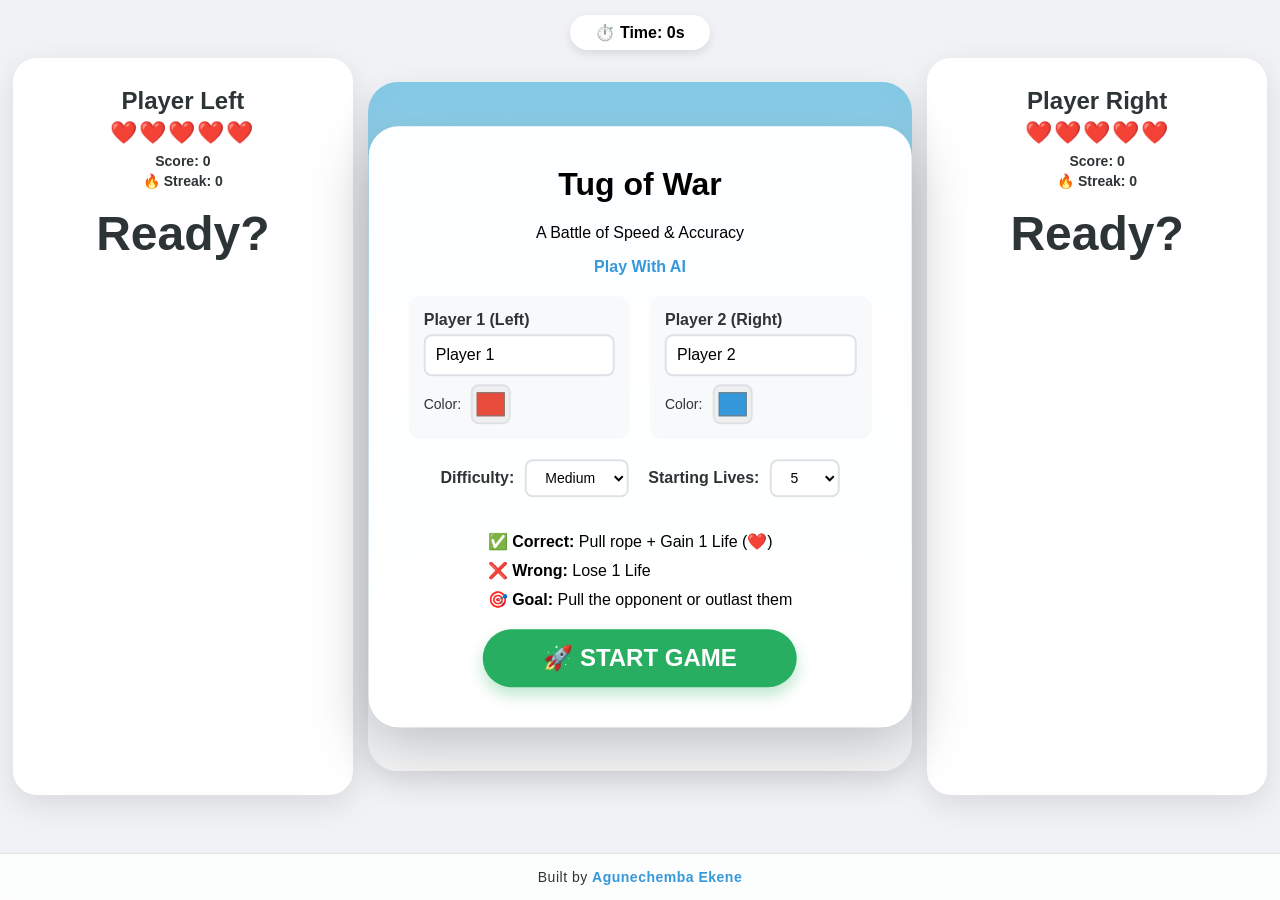
==== commit 9bffb1f8: "Add files via upload" ====
--- a/index.html
+++ b/index.html
@@ -3,43 +3,88 @@
 <head>
   <meta charset="UTF-8" />
   <meta name="viewport" content="width=device-width, initial-scale=1.0" />
-  <title>Tug of War Math - Ultra Edition</title>
+  <title>Tug of War - Player Edition</title>
   <link rel="stylesheet" href="style.css">
+  <link rel="icon" href="data:image/svg+xml,<svg xmlns='http://www.w3.org/2000/svg' viewBox='0 0 100 100'><text y='.9em' font-size='90'>⚔️</text></svg>">
 </head>
 <body>
 <main>
-  <div class="timer" id="timer">Time: 0s</div>
+  <div class="timer" id="timer">⏱️ Time: 0s</div>
 
   <div id="celebration" class="celebration-overlay">
     <h1 id="celebrationText">WINNER!</h1>
-    <p>Incredible Pulling Power!</p>
+    <p id="celebrationSubtext">Incredible Pulling Power!</p>
   </div>
 
   <div class="game-container">
     <div class="quiz-panel" id="leftPanel">
-      <h2>Player Left</h2>
+      <h2 id="leftPlayerName">Player Left</h2>
       <div class="lives" id="leftLives">❤️❤️❤️❤️❤️</div>
+      <div class="score-display" id="leftScore">Score: 0</div>
+      <div class="streak-display" id="leftStreak">🔥 Streak: 0</div>
       <div class="question" id="leftQuestion">Ready?</div>
       <div class="options" id="leftOptions"></div>
     </div>
 
     <div class="stage-wrapper">
       <div id="welcomeBox" class="welcome-box">
-        <h1>Tug of War Math</h1>
+        <h1>Tug of War</h1>
         <p>A Battle of Speed & Accuracy</p>
+         <a href="playWithAI.html" class="footer-link">Play With AI</a>        
+        <div class="player-name-inputs">
+          <div class="input-group">
+            <label for="leftNameInput">Player 1 (Left)</label>
+            <input type="text" id="leftNameInput" placeholder="Enter name..." value="Player 1" maxlength="15">
+            <div class="color-picker">
+              <label>Color:</label>
+              <input type="color" id="leftColor" value="#e74c3c">
+            </div>
+          </div>
+          <div class="input-group">
+            <label for="rightNameInput">Player 2 (Right)</label>
+            <input type="text" id="rightNameInput" placeholder="Enter name..." value="Player 2" maxlength="15">
+            <div class="color-picker">
+              <label>Color:</label>
+              <input type="color" id="rightColor" value="#3498db">
+            </div>
+          </div>
+        </div>
+
+        <div class="game-settings">
+          <div class="setting-group">
+            <label>Difficulty:</label>
+            <select id="difficultySelect">
+              <option value="easy">Easy</option>
+              <option value="medium" selected>Medium</option>
+              <option value="hard">Hard</option>
+            </select>
+          </div>
+          <div class="setting-group">
+            <label>Starting Lives:</label>
+            <select id="livesSelect">
+              <option value="3">3</option>
+              <option value="5" selected>5</option>
+              <option value="7">7</option>
+              <option value="10">10</option>
+            </select>
+          </div>
+        </div>
+
         <ul class="rules-list">
           <li>✅ <b>Correct:</b> Pull rope + Gain 1 Life (❤️)</li>
           <li>❌ <b>Wrong:</b> Lose 1 Life</li>
           <li>🎯 <b>Goal:</b> Pull the opponent or outlast them</li>
         </ul>
-        <button id="startBtn">START GAME</button>
+        <button id="startBtn">🚀 START GAME</button>
       </div>
-      <canvas id="gameCanvas"></canvas>
+      <canvas id="gameCanvas" aria-label="Tug of war game canvas showing rope position between two players"></canvas>
     </div>
 
     <div class="quiz-panel" id="rightPanel">
-      <h2>Player Right</h2>
+      <h2 id="rightPlayerName">Player Right</h2>
       <div class="lives" id="rightLives">❤️❤️❤️❤️❤️</div>
+      <div class="score-display" id="rightScore">Score: 0</div>
+      <div class="streak-display" id="rightStreak">🔥 Streak: 0</div>
       <div class="question" id="rightQuestion">Ready?</div>
       <div class="options" id="rightOptions"></div>
     </div>
@@ -49,18 +94,17 @@
 <div class="modal" id="winModal">
   <div class="modal-box">
     <h2 id="winText">Winner Result</h2>
-    <button onclick="closeModal()">Play Again</button>
+    <div id="statsContainer"></div>
+    <button onclick="closeModal()">🔄 Play Again</button>
   </div>
 </div>
-
 
 <footer class="game-footer">
   <div class="footer-content">
     <span>Built by </span>
-    <a href="https://agunechemba.name.ng" target="_blank" class="footer-link">Agunechemba</a>
+    <a href="https://agunechemba.name.ng" target="_blank" class="footer-link">Agunechemba Ekene</a>
   </div>
 </footer>
-
 <script src="script.js"></script>
 </body>
 </html>
--- a/style.css
+++ b/style.css
@@ -34,7 +34,20 @@
   transition: 0.3s ease;
 }
 
-.lives { font-size: 22px; margin-bottom: 10px; color: #ff4757; letter-spacing: 2px; }
+.quiz-panel h2 {
+  margin: 5px 0;
+  font-size: 24px;
+  color: #2d3436;
+}
+
+.lives { font-size: 22px; margin-bottom: 5px; color: #ff4757; letter-spacing: 2px; }
+
+.score-display, .streak-display {
+  font-size: 14px;
+  font-weight: 600;
+  color: #2d3436;
+  margin: 2px 0;
+}
 
 /* Error Shake Effect */
 .shake { 
@@ -47,7 +60,7 @@
   40%, 60% { transform: translate3d(4px, 0, 0); }
 }
 
-.question { font-size: 48px; font-weight: 800; margin: 20px 0; color: #2d3436; }
+.question { font-size: 48px; font-weight: 800; margin: 15px 0; color: #2d3436; }
 .options { display: grid; grid-template-columns: 1fr 1fr; gap: 12px; width: 100%; }
 
 .option-btn {
@@ -78,7 +91,99 @@
   background: rgba(255, 255, 255, 0.98);
   padding: 40px; border-radius: 30px; text-align: center;
   z-index: 100; box-shadow: 0 20px 60px rgba(0,0,0,0.25);
-  width: 80%;
+  width: 85%;
+  max-height: 90vh;
+  overflow-y: auto;
+}
+
+.welcome-box h1 {
+  margin-top: 0;
+  font-size: 32px;
+}
+
+.player-name-inputs {
+  display: grid;
+  grid-template-columns: 1fr 1fr;
+  gap: 20px;
+  margin: 20px 0;
+}
+
+.input-group {
+  background: #f8f9fa;
+  padding: 15px;
+  border-radius: 12px;
+  text-align: left;
+}
+
+.input-group label {
+  display: block;
+  font-weight: 600;
+  margin-bottom: 5px;
+  color: #2d3436;
+}
+
+.input-group input[type="text"] {
+  width: 100%;
+  padding: 10px;
+  border: 2px solid #dee2e6;
+  border-radius: 8px;
+  font-size: 16px;
+  box-sizing: border-box;
+  transition: border-color 0.3s;
+}
+
+.input-group input[type="text"]:focus {
+  outline: none;
+  border-color: #3498db;
+}
+
+.color-picker {
+  margin-top: 8px;
+  display: flex;
+  align-items: center;
+  gap: 10px;
+}
+
+.color-picker label {
+  margin-bottom: 0;
+  font-weight: 500;
+  font-size: 14px;
+}
+
+.color-picker input[type="color"] {
+  width: 40px;
+  height: 40px;
+  border: 2px solid #dee2e6;
+  border-radius: 8px;
+  cursor: pointer;
+  padding: 2px;
+}
+
+.game-settings {
+  display: flex;
+  gap: 20px;
+  justify-content: center;
+  margin: 15px 0;
+}
+
+.setting-group {
+  display: flex;
+  align-items: center;
+  gap: 10px;
+}
+
+.setting-group label {
+  font-weight: 600;
+  color: #2d3436;
+}
+
+.setting-group select {
+  padding: 8px 15px;
+  border: 2px solid #dee2e6;
+  border-radius: 8px;
+  font-size: 14px;
+  background: white;
+  cursor: pointer;
 }
 
 .celebration-overlay {
@@ -89,6 +194,11 @@
 #celebrationText {
   font-size: 90px; font-weight: 900;
   animation: winBounce 0.8s infinite alternate ease-in-out;
+}
+#celebrationSubtext {
+  font-size: 30px;
+  font-weight: 600;
+  margin-top: -10px;
 }
 @keyframes winBounce {
   from { transform: scale(0.9) rotate(-3deg); }
@@ -100,14 +210,23 @@
   font-size: 24px; font-weight: bold; padding: 15px 60px;
   border: none; background: #27ae60; color: white;
   border-radius: 50px; cursor: pointer; box-shadow: 0 8px 15px rgba(39,174,96,0.3);
-}
+  transition: transform 0.2s;
+}
+#startBtn:hover { transform: scale(1.05); }
+#startBtn:active { transform: scale(0.95); }
 
 .rules-list {
-  list-style: none;      /* Removes bullets */
-  padding-left: 0;       /* Removes left indentation */
-  margin-left: 0;        /* Optional: aligns fully left */
-}
-
+  list-style: none;
+  padding-left: 0;
+  margin: 15px 0;
+  text-align: left;
+  display: inline-block;
+}
+
+.rules-list li {
+  padding: 5px 0;
+  font-size: 16px;
+}
 
 /* --- LAYOUT ADJUSTMENT --- */
 body {
@@ -118,7 +237,7 @@
 }
 
 main {
-  flex: 1; /* Pushes the footer to the bottom */
+  flex: 1;
   display: flex;
   align-items: center;
   justify-content: center;
@@ -127,7 +246,7 @@
 /* --- FOOTER STYLING --- */
 .game-footer {
   background: rgba(255, 255, 255, 0.8);
-  backdrop-filter: blur(10px); /* Modern blur effect */
+  backdrop-filter: blur(10px);
   border-top: 1px solid rgba(0, 0, 0, 0.1);
   padding: 15px 0;
   text-align: center;
@@ -154,7 +273,6 @@
   color: #2980b9;
 }
 
-/* Subtle underline animation on hover */
 .footer-link::after {
   content: '';
   position: absolute;
@@ -170,20 +288,147 @@
   width: 100%;
 }
 
-/* Ensure the footer looks good on small mobile screens */
-@media (max-width: 600px) {
-  .game-footer {
-    padding: 10px 0;
-  }
-  .footer-content {
-    font-size: 12px;
-  }
-}
-
-
-
-.timer { position: fixed; top: 15px; background: white; padding: 8px 25px; border-radius: 50px; font-weight: bold; box-shadow: 0 4px 10px rgba(0,0,0,0.1); z-index: 200; }
-
-.modal { position: fixed; inset: 0; background: rgba(0,0,0,0.85); display: flex; align-items: center; justify-content: center; visibility: hidden; opacity: 0; transition: 0.3s; z-index: 1000; }
+.timer { 
+  position: fixed; 
+  top: 15px; 
+  background: white; 
+  padding: 8px 25px; 
+  border-radius: 50px; 
+  font-weight: bold; 
+  box-shadow: 0 4px 10px rgba(0,0,0,0.1); 
+  z-index: 200; 
+}
+
+.modal { 
+  position: fixed; 
+  inset: 0; 
+  background: rgba(0,0,0,0.85); 
+  display: flex; 
+  align-items: center; 
+  justify-content: center; 
+  visibility: hidden; 
+  opacity: 0; 
+  transition: 0.3s; 
+  z-index: 1000; 
+}
 .modal.active { visibility: visible; opacity: 1; }
-.modal-box { background: white; padding: 50px; border-radius: 30px; text-align: center; }+.modal-box { 
+  background: white; 
+  padding: 50px; 
+  border-radius: 30px; 
+  text-align: center; 
+  max-width: 500px;
+  width: 90%;
+}
+
+.modal-box h2 {
+  font-size: 36px;
+  margin-bottom: 10px;
+}
+
+#statsContainer {
+  margin: 20px 0;
+  text-align: left;
+}
+
+.stat-item {
+  display: flex;
+  justify-content: space-between;
+  padding: 8px 0;
+  border-bottom: 1px solid #eee;
+  font-size: 16px;
+}
+
+.stat-item .label {
+  font-weight: 500;
+  color: #636e72;
+}
+
+.stat-item .value {
+  font-weight: 700;
+  color: #2d3436;
+}
+
+.modal-box button {
+  font-size: 20px;
+  font-weight: bold;
+  padding: 12px 40px;
+  border: none;
+  background: #3498db;
+  color: white;
+  border-radius: 50px;
+  cursor: pointer;
+  transition: transform 0.2s;
+}
+
+.modal-box button:hover { transform: scale(1.05); }
+
+/* --- RESPONSIVE --- */
+@media (max-width: 1024px) {
+  .game-container {
+    grid-template-columns: 1fr 2fr 1fr;
+    gap: 10px;
+  }
+  
+  .question { font-size: 36px; }
+  .option-btn { font-size: 20px; padding: 14px; }
+}
+
+@media (max-width: 768px) {
+  .game-container {
+    grid-template-columns: 1fr;
+    grid-template-rows: auto 1fr auto;
+    gap: 10px;
+    height: auto;
+    width: 100vw;
+  }
+  
+  .quiz-panel {
+    height: auto;
+    padding: 15px;
+    flex-direction: row;
+    flex-wrap: wrap;
+    justify-content: center;
+  }
+  
+  .quiz-panel h2 { font-size: 18px; margin: 0 10px; }
+  .question { font-size: 28px; margin: 10px 0; }
+  .option-btn { font-size: 18px; padding: 12px; }
+  .stage-wrapper { height: 50vh; }
+  
+  .welcome-box {
+    width: 95%;
+    padding: 20px;
+    max-height: 85vh;
+  }
+  
+  .welcome-box h1 { font-size: 24px; }
+  
+  .player-name-inputs {
+    grid-template-columns: 1fr;
+    gap: 10px;
+  }
+  
+  .game-settings {
+    flex-direction: column;
+    align-items: center;
+    gap: 10px;
+  }
+  
+  .timer {
+    top: 5px;
+    font-size: 14px;
+    padding: 5px 15px;
+  }
+  
+  #celebrationText { font-size: 50px; }
+  #celebrationSubtext { font-size: 20px; }
+}
+
+@media (max-width: 480px) {
+  .question { font-size: 22px; }
+  .option-btn { font-size: 16px; padding: 10px; }
+  .lives { font-size: 18px; }
+  .modal-box { padding: 30px 20px; }
+  .modal-box h2 { font-size: 28px; }
+}
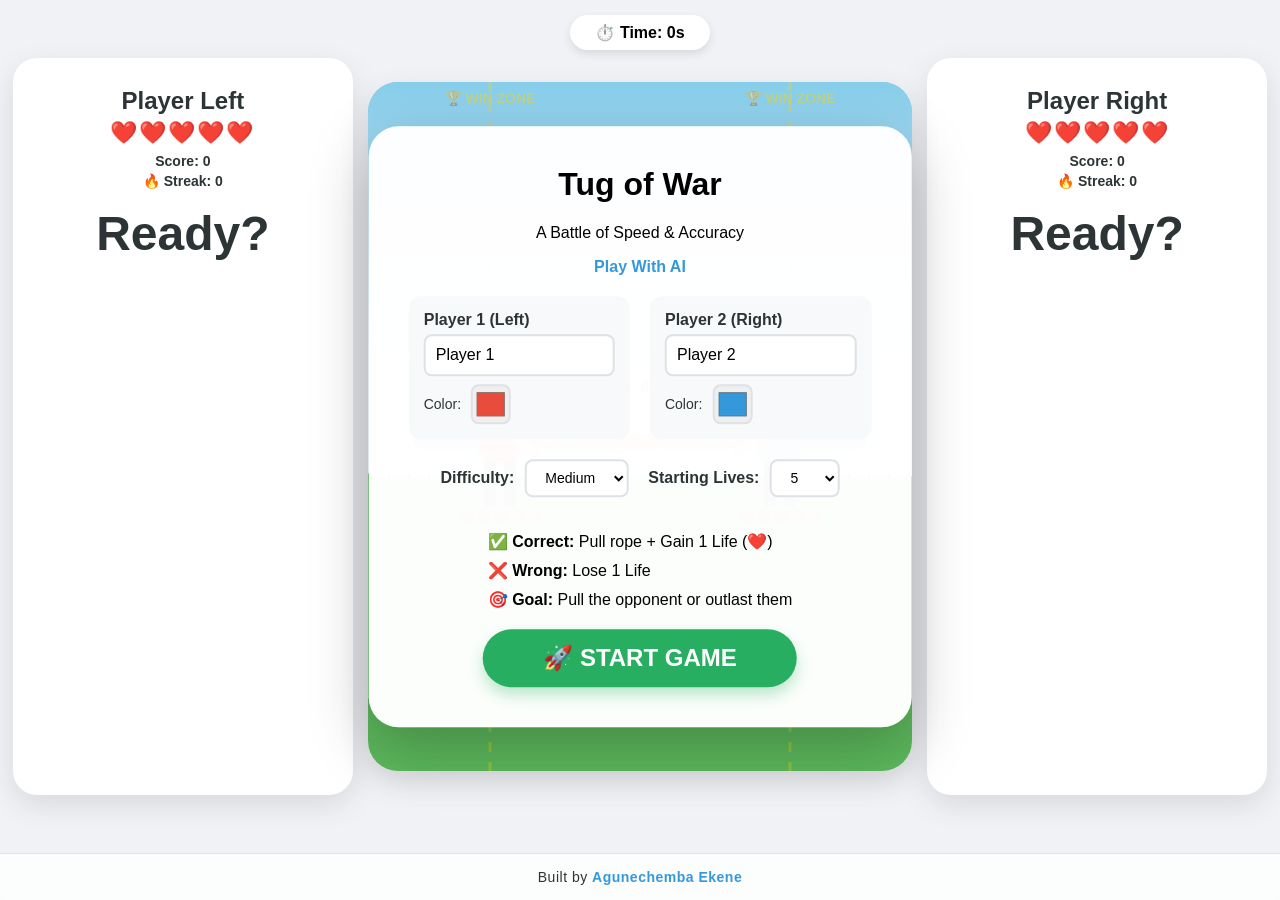
==== commit d3ad3103: "Add files via upload" ====
--- a/index.html
+++ b/index.html
@@ -30,7 +30,7 @@
       <div id="welcomeBox" class="welcome-box">
         <h1>Tug of War</h1>
         <p>A Battle of Speed & Accuracy</p>
-         <a href="playWithAI.html" class="footer-link">Play With AI</a>        
+        <a href="playWithAI.html" class="footer-link">Play With AI</a>        
         <div class="player-name-inputs">
           <div class="input-group">
             <label for="leftNameInput">Player 1 (Left)</label>
--- a/style.css
+++ b/style.css
@@ -135,6 +135,18 @@
 .input-group input[type="text"]:focus {
   outline: none;
   border-color: #3498db;
+}
+
+/* AI Mode specific - disabled inputs */
+.input-group input[type="text"][disabled] {
+  background: #e9ecef;
+  cursor: not-allowed;
+  opacity: 0.7;
+}
+
+.input-group input[type="color"][disabled] {
+  opacity: 0.5;
+  cursor: not-allowed;
 }
 
 .color-picker {
@@ -363,6 +375,33 @@
 
 .modal-box button:hover { transform: scale(1.05); }
 
+/* --- AI MODE SPECIFIC STYLES --- */
+
+/* AI panel option buttons */
+.ai-mode .option-btn.right-option {
+  opacity: 0.85;
+}
+
+.ai-mode .option-btn.right-option:hover {
+  background: #3498db;
+  color: white;
+}
+
+/* AI panel buttons should look disabled but still clickable */
+.ai-mode #rightPanel .option-btn {
+  cursor: default;
+}
+
+.ai-mode #rightPanel .option-btn:active {
+  transform: none;
+  box-shadow: 0 4px 0 #dee2e6;
+}
+
+/* AI mode welcome box adjustments */
+.ai-mode .player-name-inputs .input-group:last-child {
+  opacity: 0.8;
+}
+
 /* --- RESPONSIVE --- */
 @media (max-width: 1024px) {
   .game-container {
